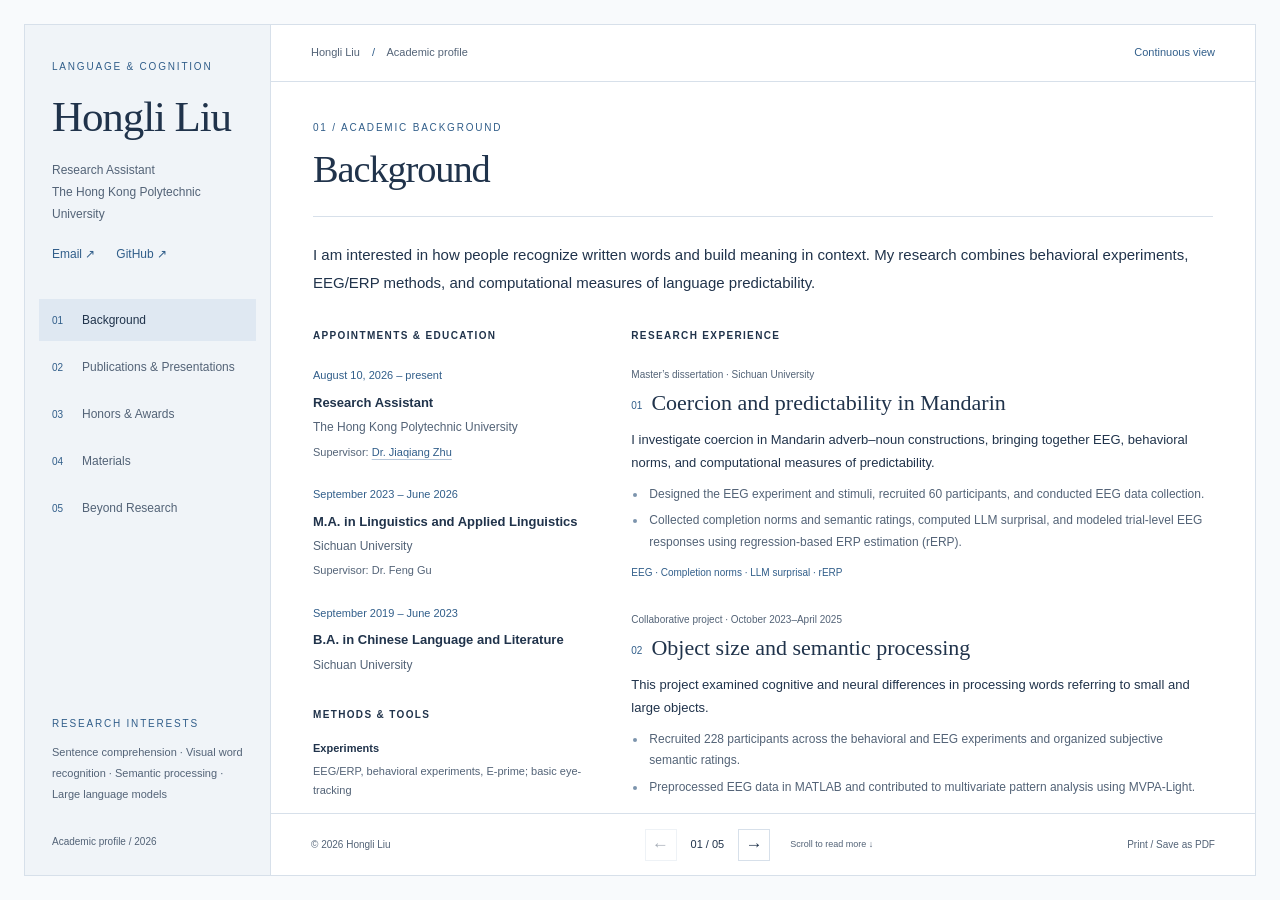
==== zh/index.html @ b80700b5 "Publish English academic folio with research and resources" ====
<!doctype html>
<html lang="en"><head><meta charset="utf-8"><meta name="viewport" content="width=device-width,initial-scale=1">
<title>Hongli Liu — English homepage</title><meta name="robots" content="noindex">
<link rel="canonical" href="https://liuhongli775.github.io/">
<meta http-equiv="refresh" content="0;url=../index.html">
<script>
const oldSections = {'#about':'#background','#experience':'#background','#skills':'#background','#research':'#background'};
window.location.replace('../index.html' + (oldSections[window.location.hash] || window.location.hash));
</script></head><body><p>This homepage is now in English. <a href="../index.html">Continue to Hongli Liu’s homepage</a>.</p></body></html>
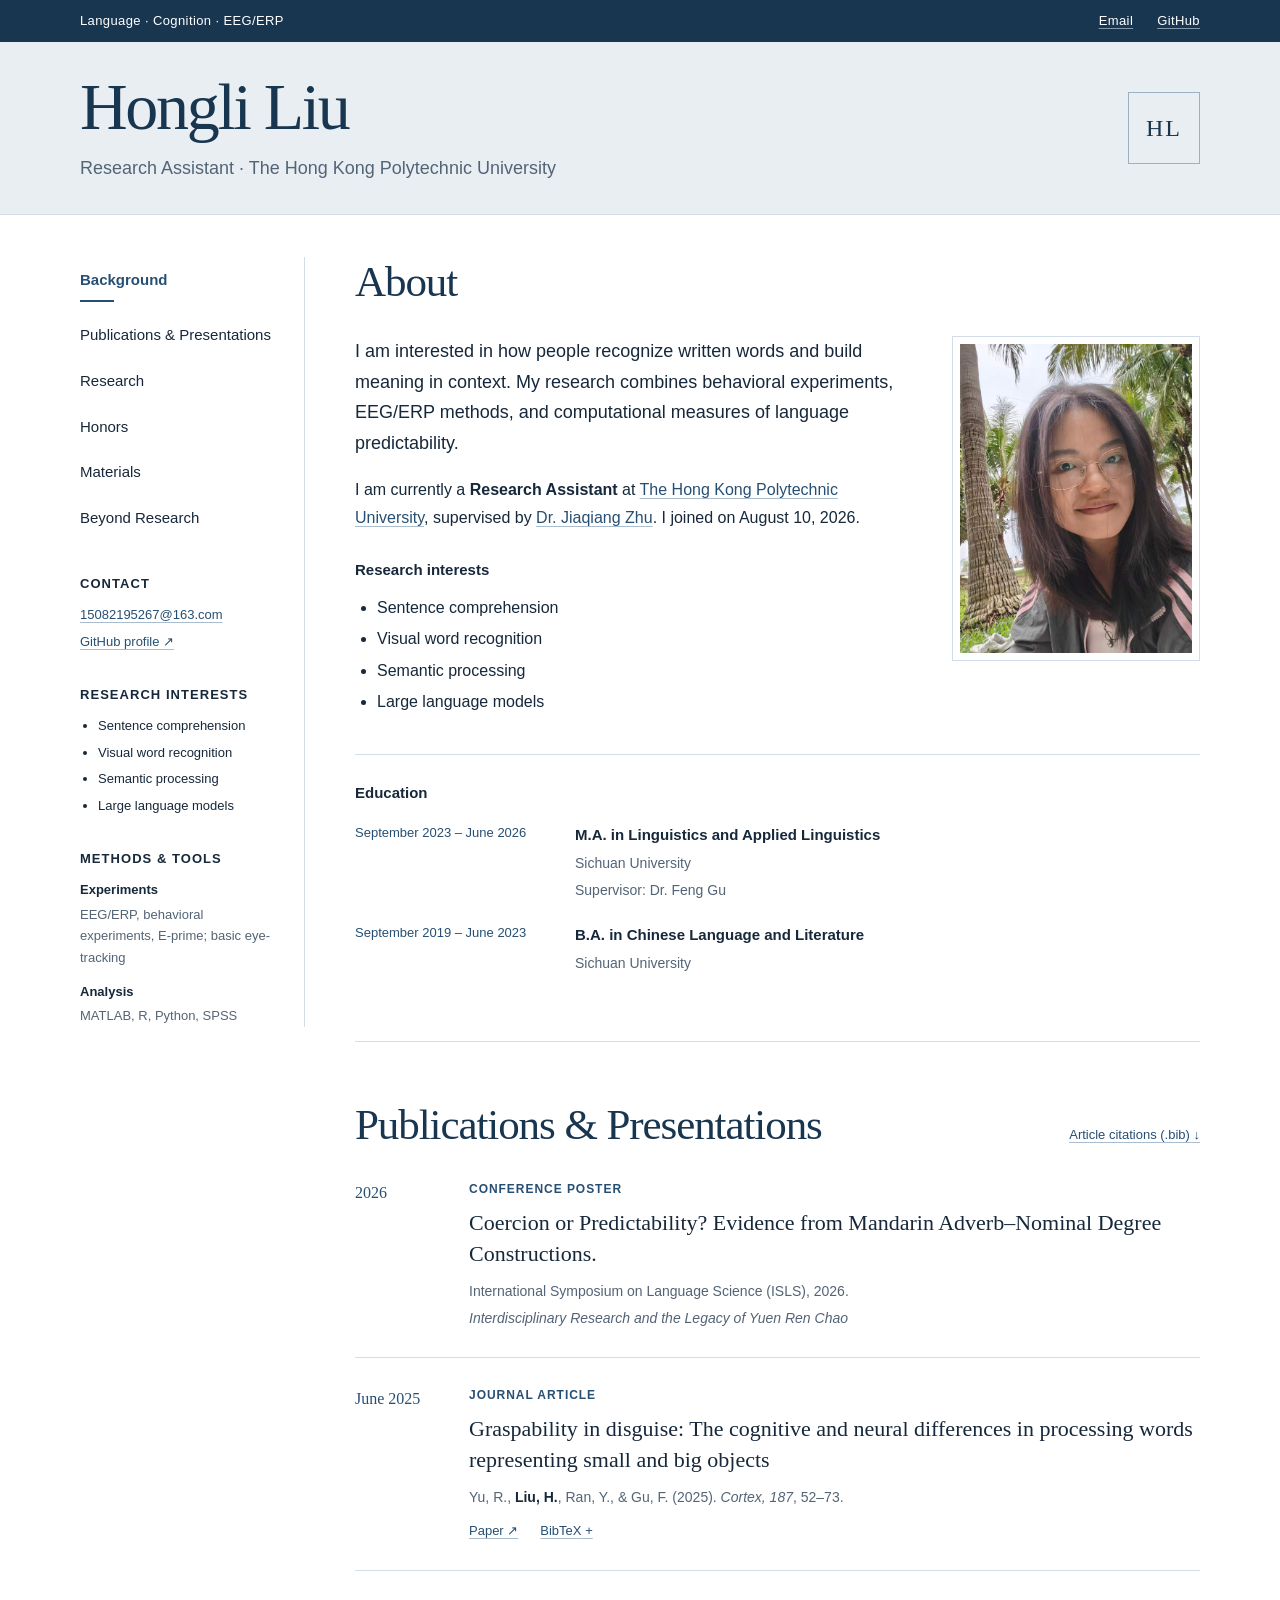
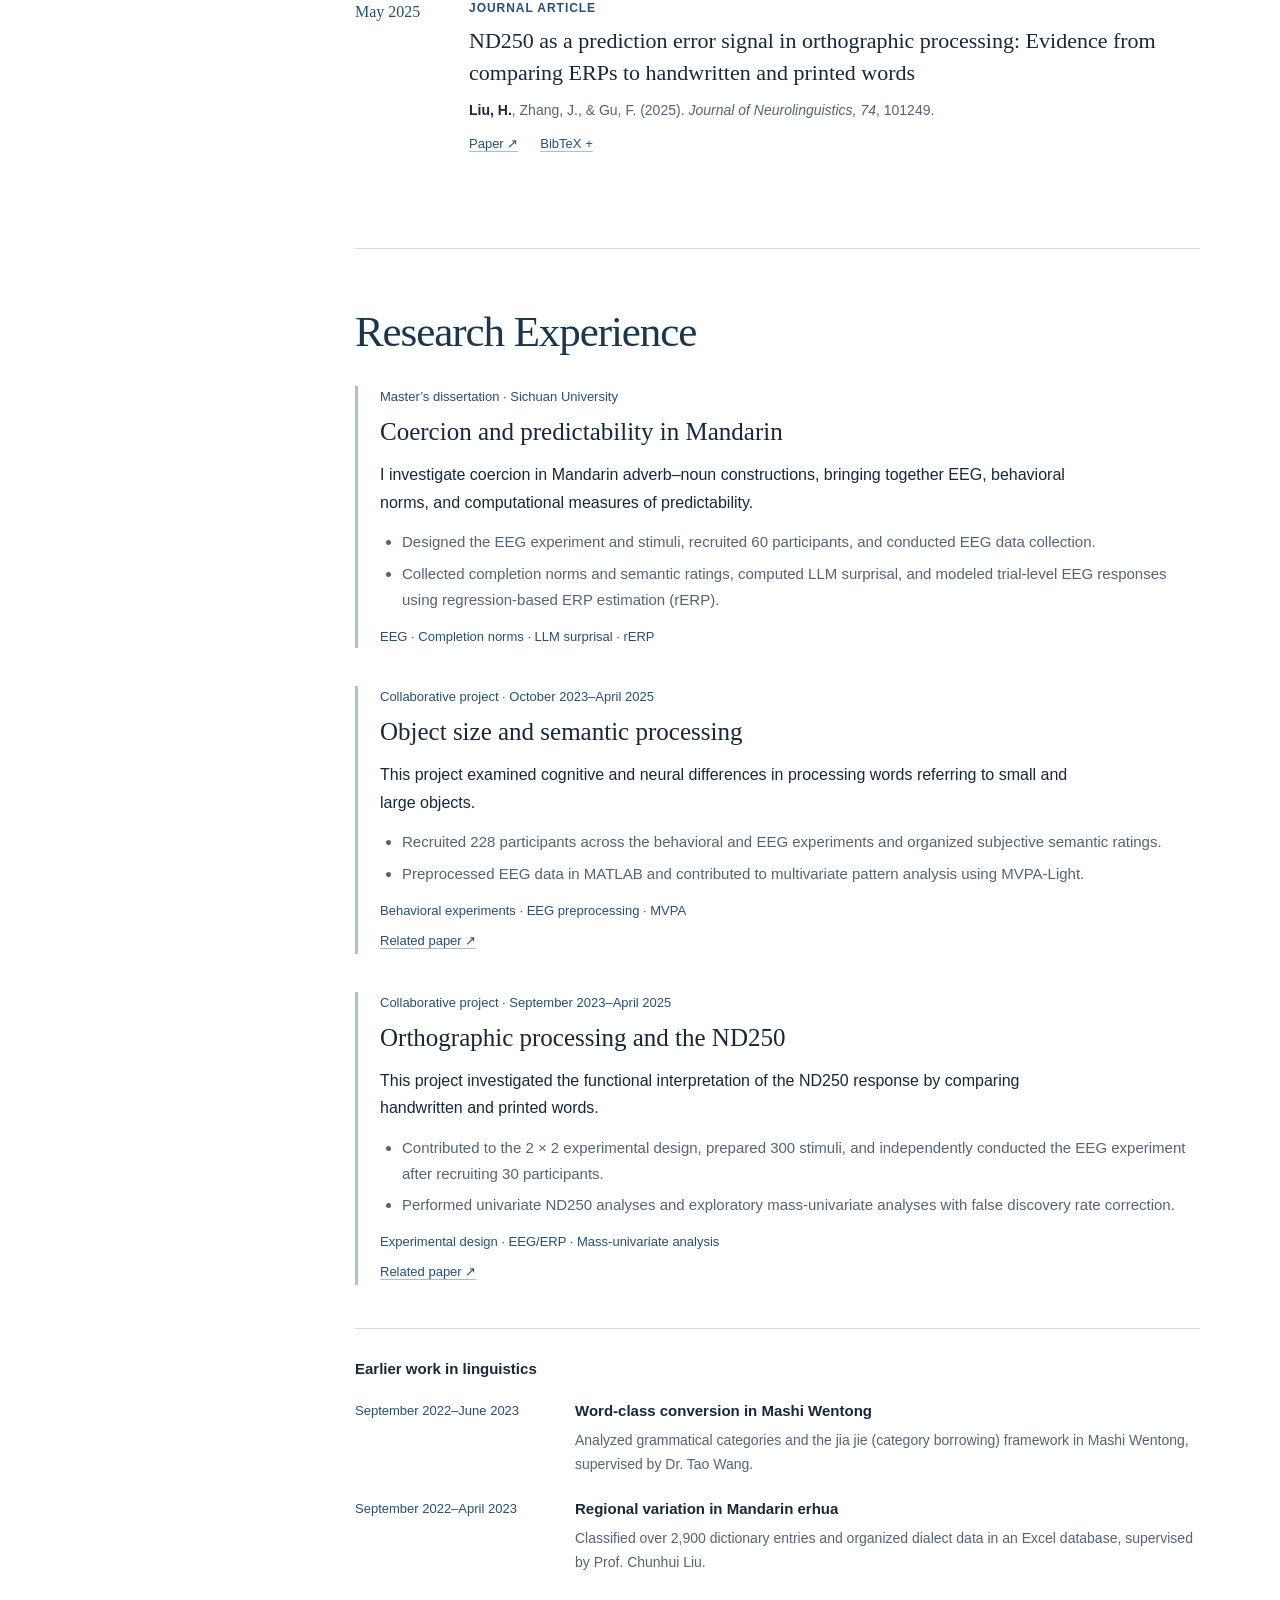
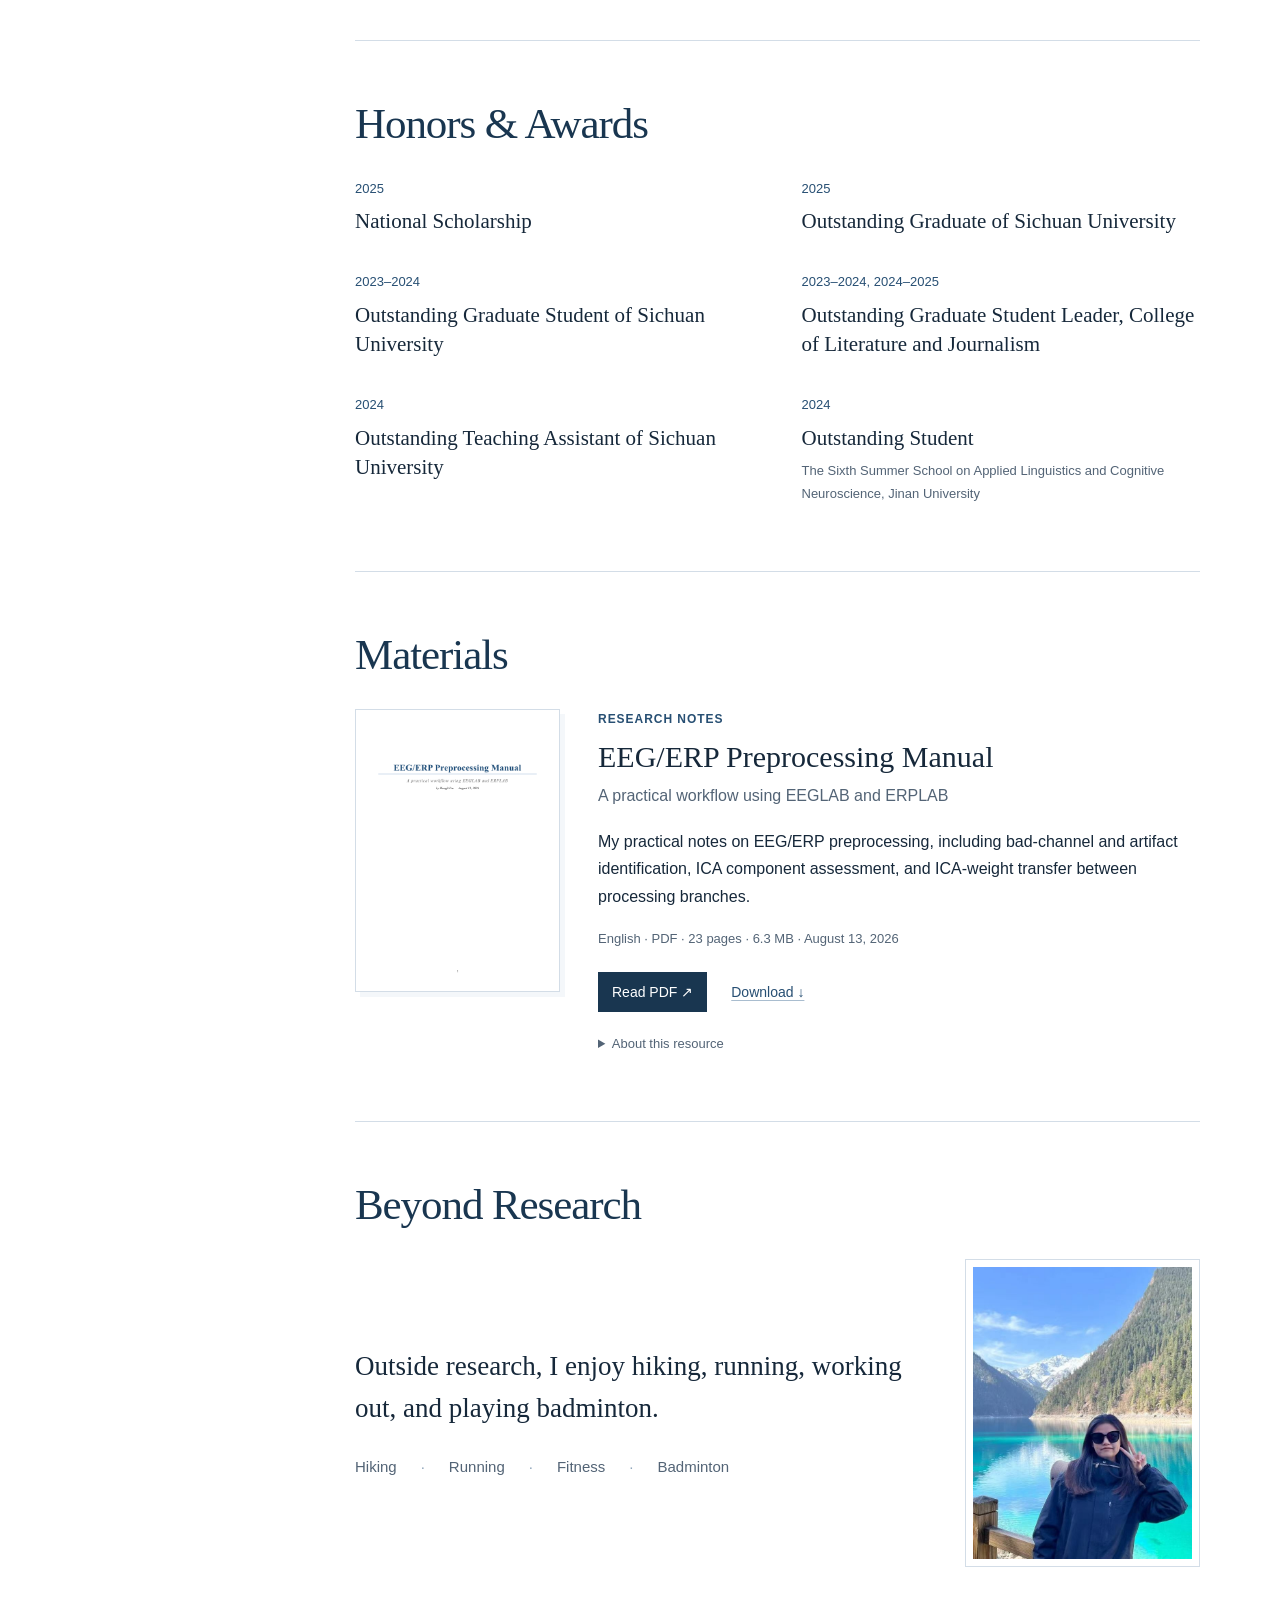
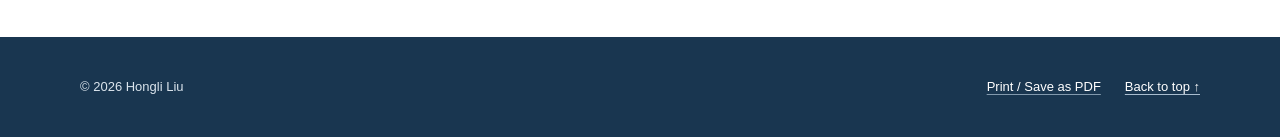
==== commit b04a9b44: "Redesign homepage as a continuous academic profile" ====
--- a/zh/index.html
+++ b/zh/index.html
@@ -4,6 +4,6 @@
 <link rel="canonical" href="https://liuhongli775.github.io/">
 <meta http-equiv="refresh" content="0;url=../index.html">
 <script>
-const oldSections = {'#about':'#background','#experience':'#background','#skills':'#background','#research':'#background'};
+const oldSections = {'#about':'#background','#experience':'#background','#skills':'#research'};
 window.location.replace('../index.html' + (oldSections[window.location.hash] || window.location.hash));
 </script></head><body><p>This homepage is now in English. <a href="../index.html">Continue to Hongli Liu’s homepage</a>.</p></body></html>
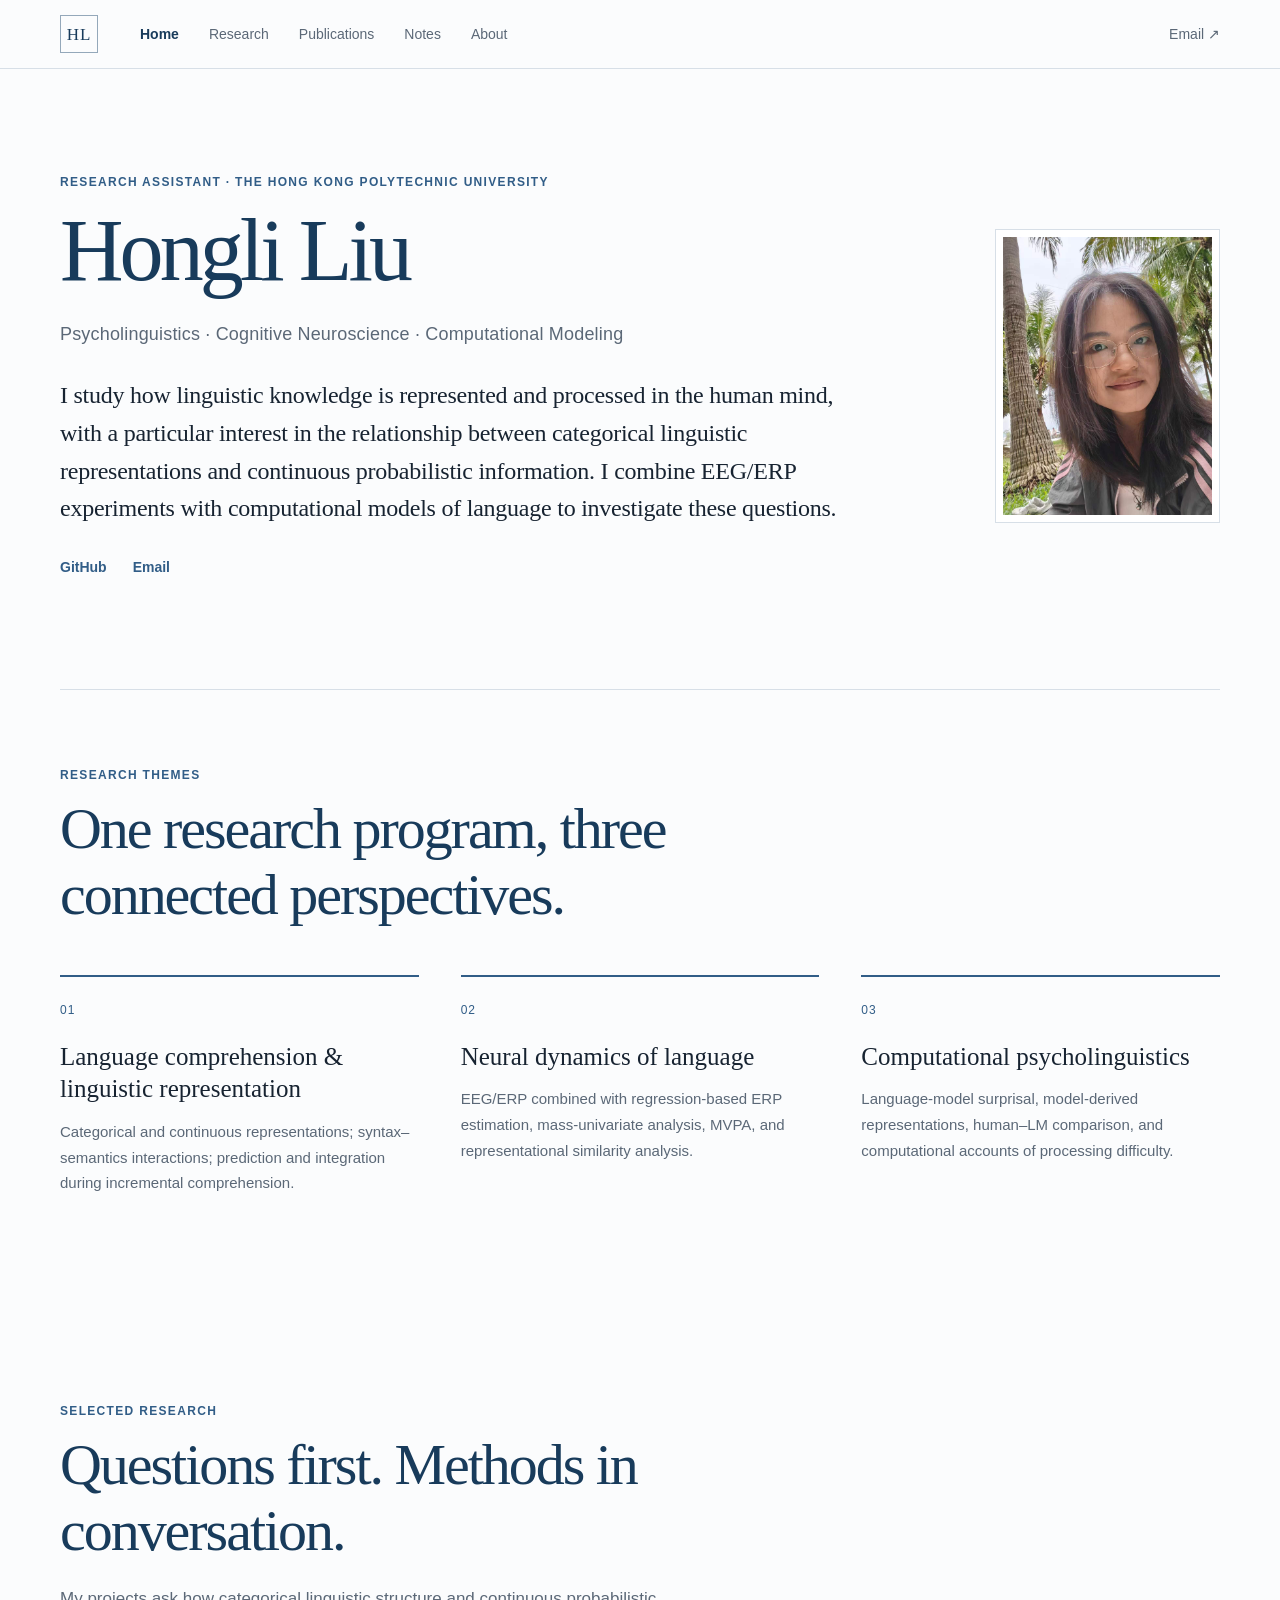
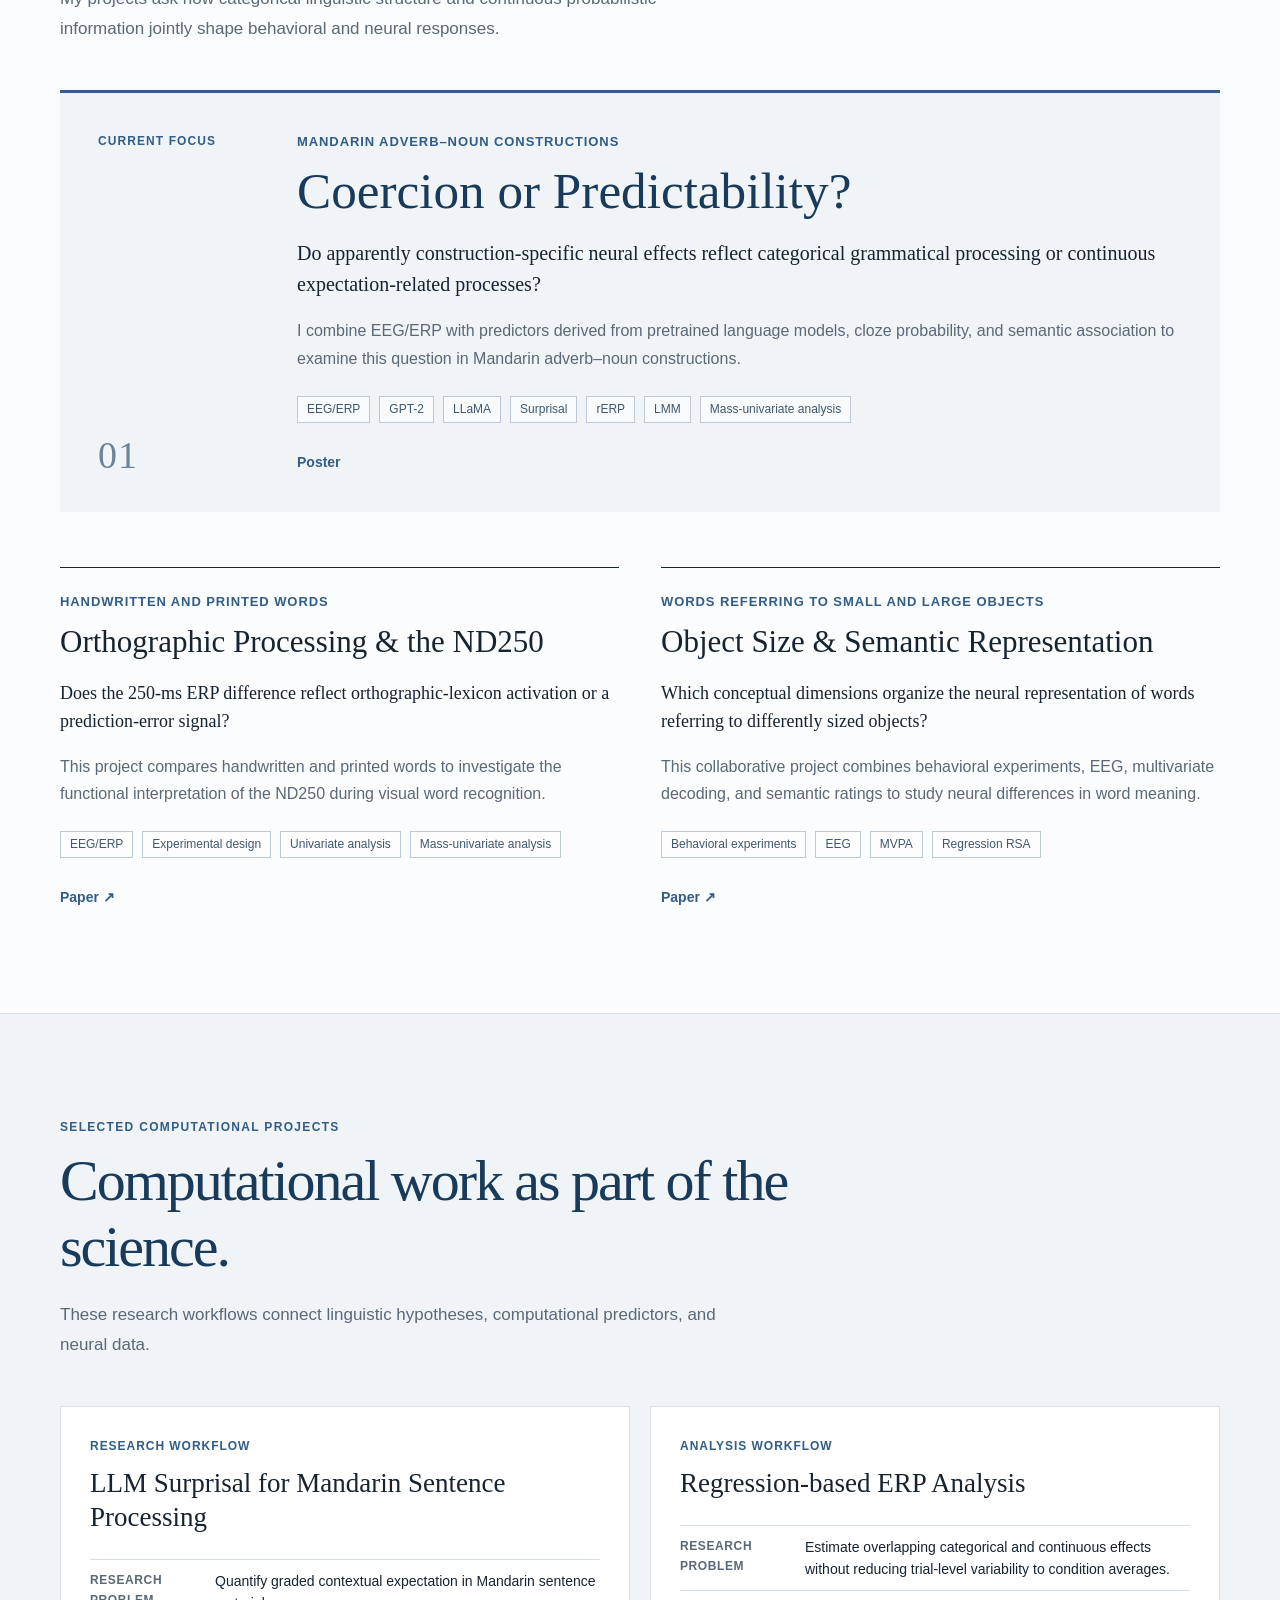
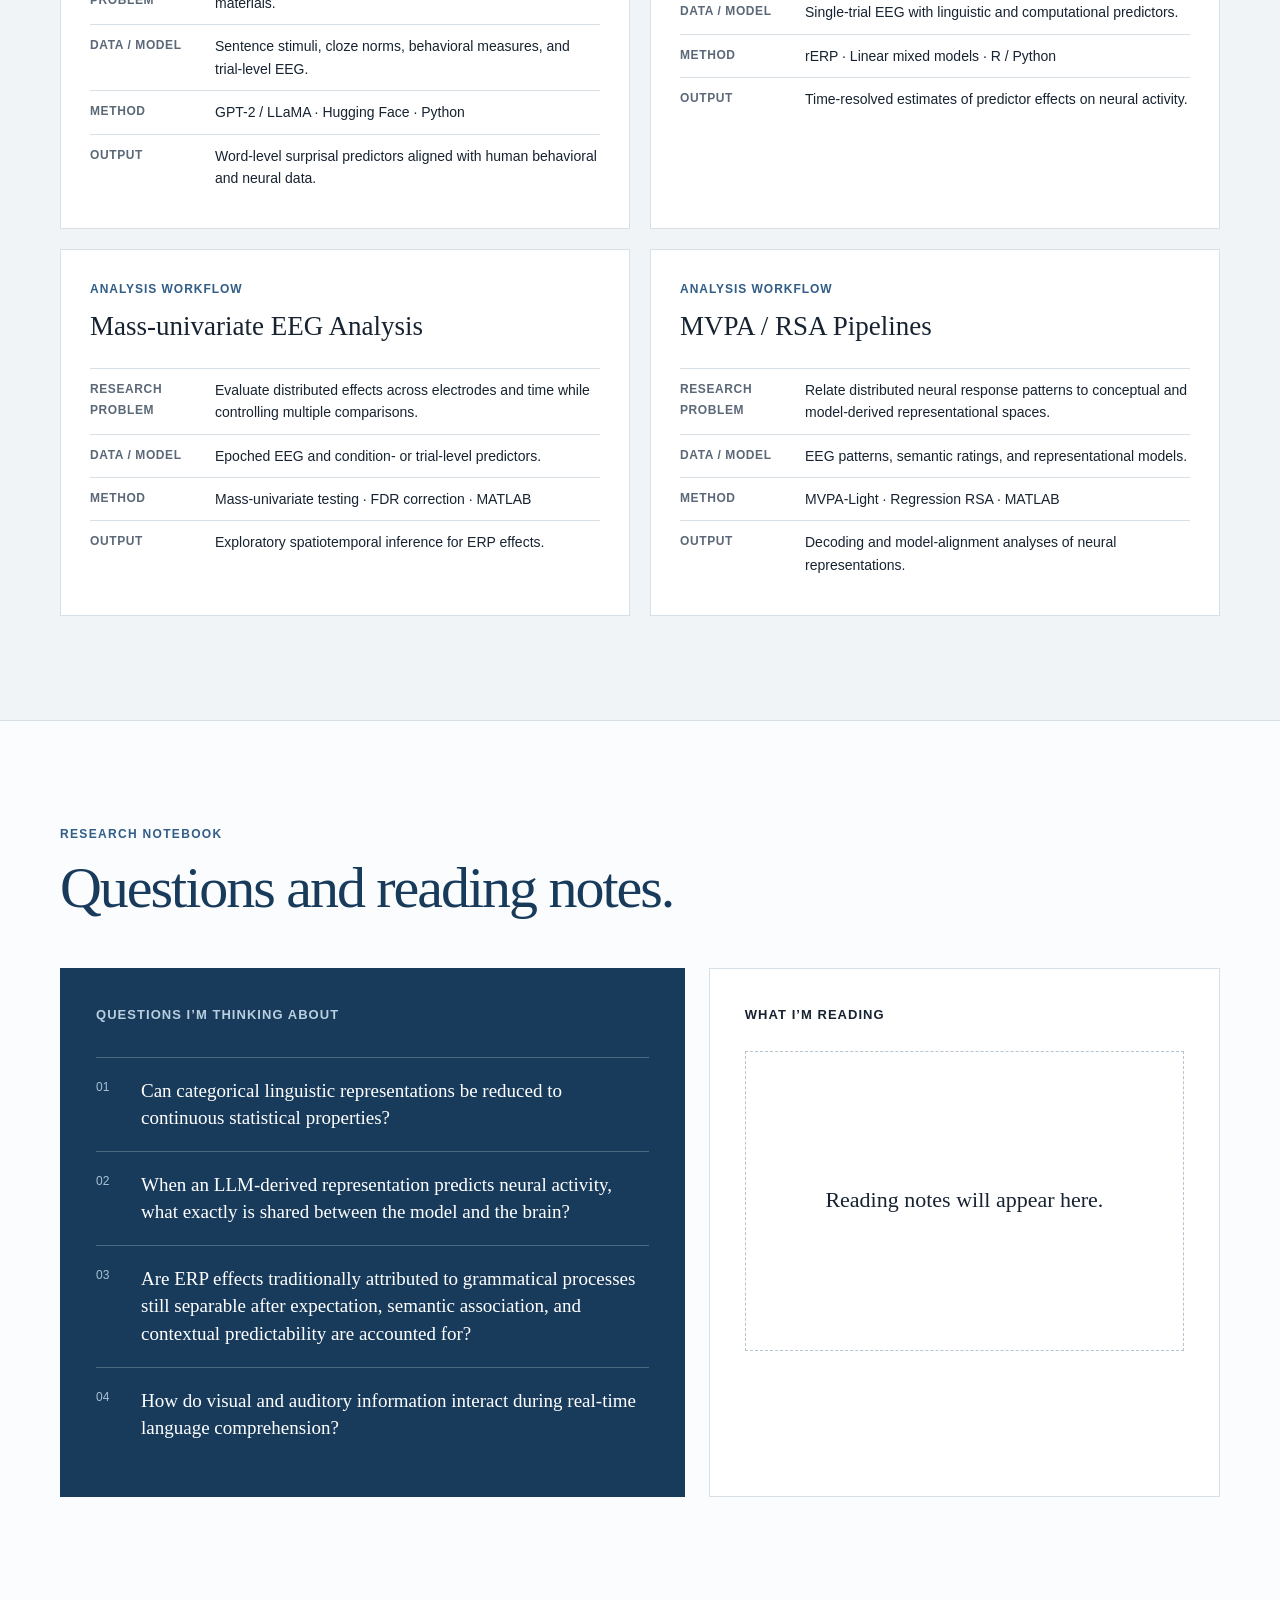
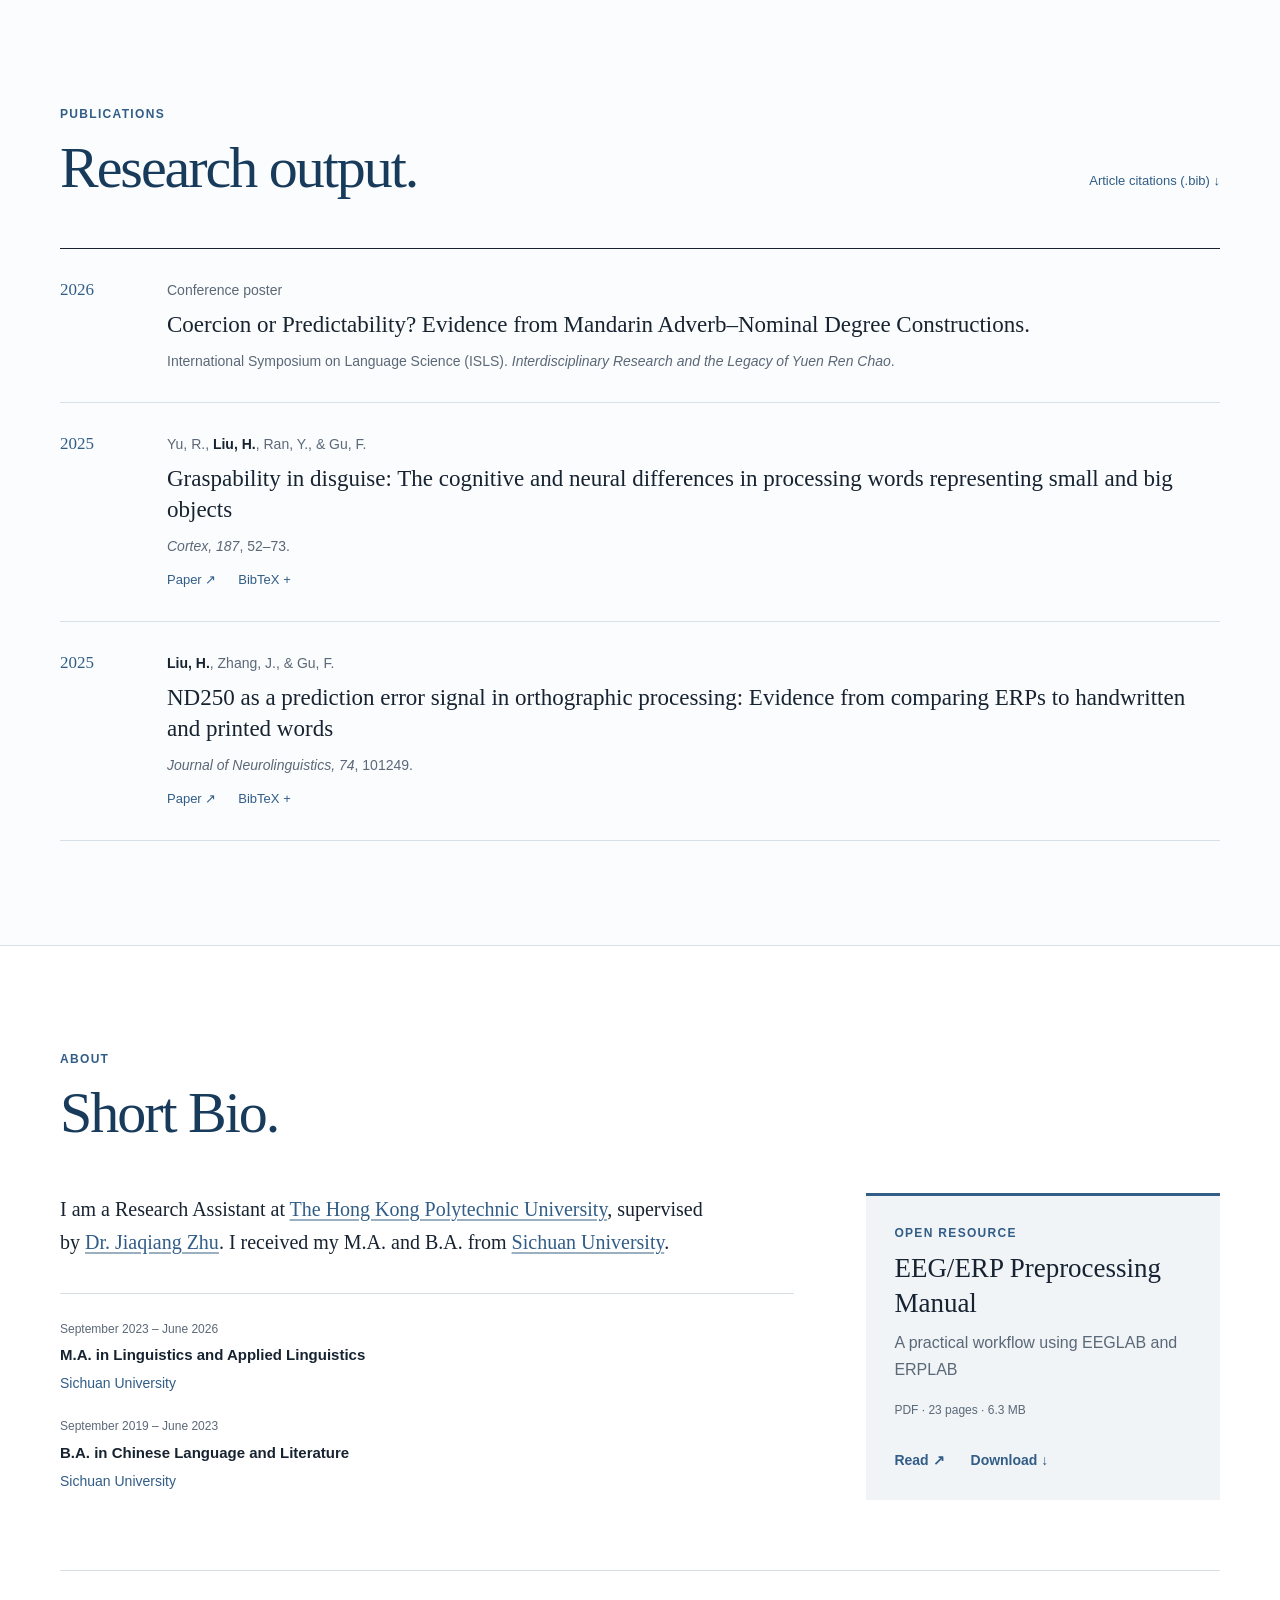
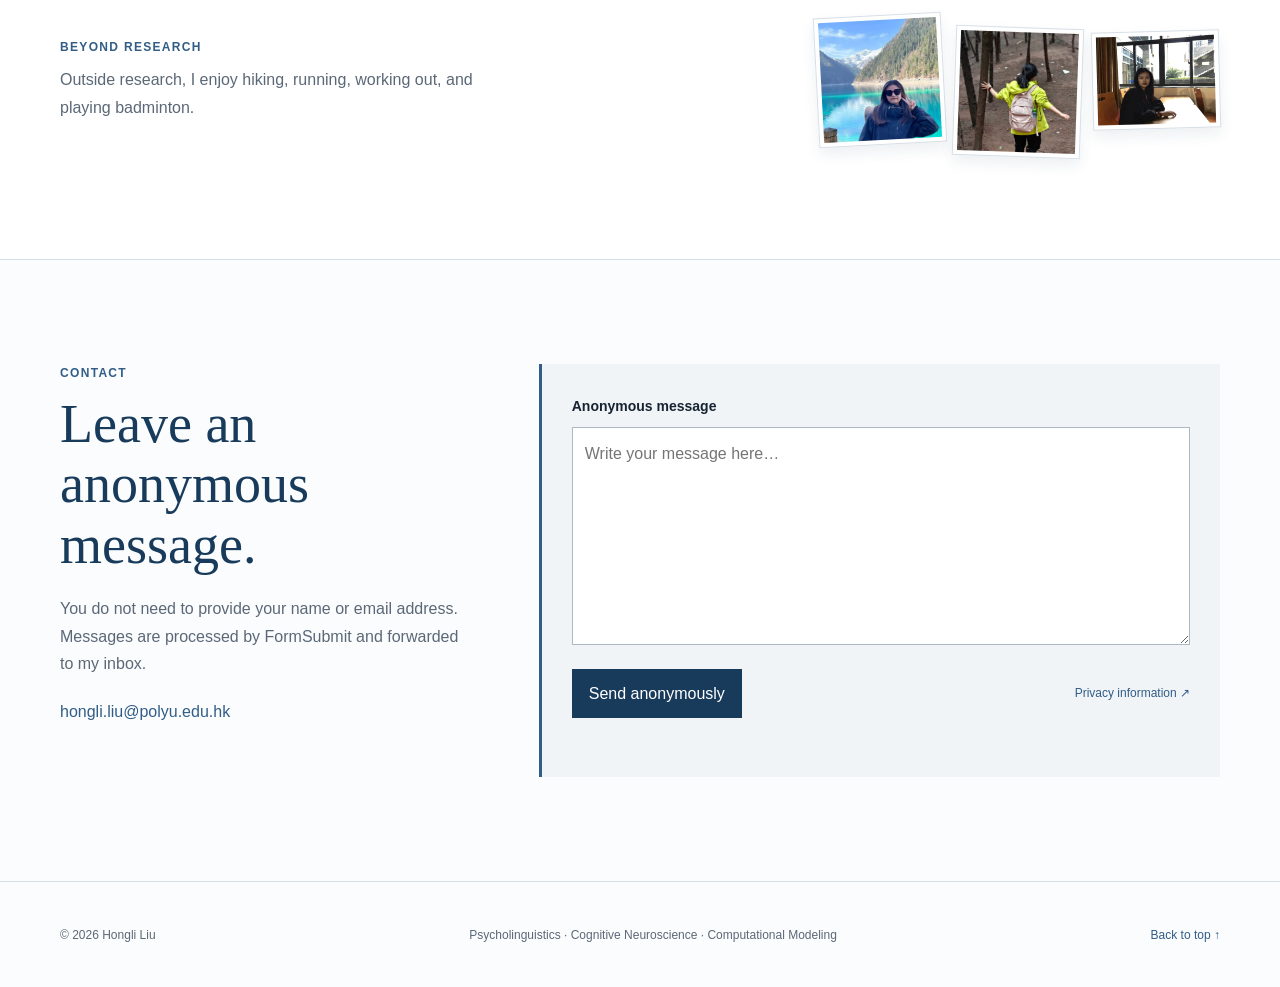
==== commit 1bbaed43: "Redesign homepage around research questions and computation" ====
--- a/zh/index.html
+++ b/zh/index.html
@@ -1,9 +1,6 @@
 <!doctype html>
 <html lang="en"><head><meta charset="utf-8"><meta name="viewport" content="width=device-width,initial-scale=1">
 <title>Hongli Liu — English homepage</title><meta name="robots" content="noindex">
-<link rel="canonical" href="https://liuhongli775.github.io/">
-<meta http-equiv="refresh" content="0;url=../index.html">
-<script>
-const oldSections = {'#about':'#background','#experience':'#background','#skills':'#research'};
-window.location.replace('../index.html' + (oldSections[window.location.hash] || window.location.hash));
-</script></head><body><p>This homepage is now in English. <a href="../index.html">Continue to Hongli Liu’s homepage</a>.</p></body></html>
+<link rel="canonical" href="https://liuhongli775.github.io/"><meta http-equiv="refresh" content="0;url=../index.html">
+<script>const map={'#background':'#home','#research':'#research','#publications':'#publications','#materials':'#about','#beyond':'#about','#message':'#contact'};window.location.replace('../index.html'+(map[location.hash]||location.hash));</script>
+</head><body><p>This homepage is now in English. <a href="../index.html">Continue to Hongli Liu’s homepage</a>.</p></body></html>
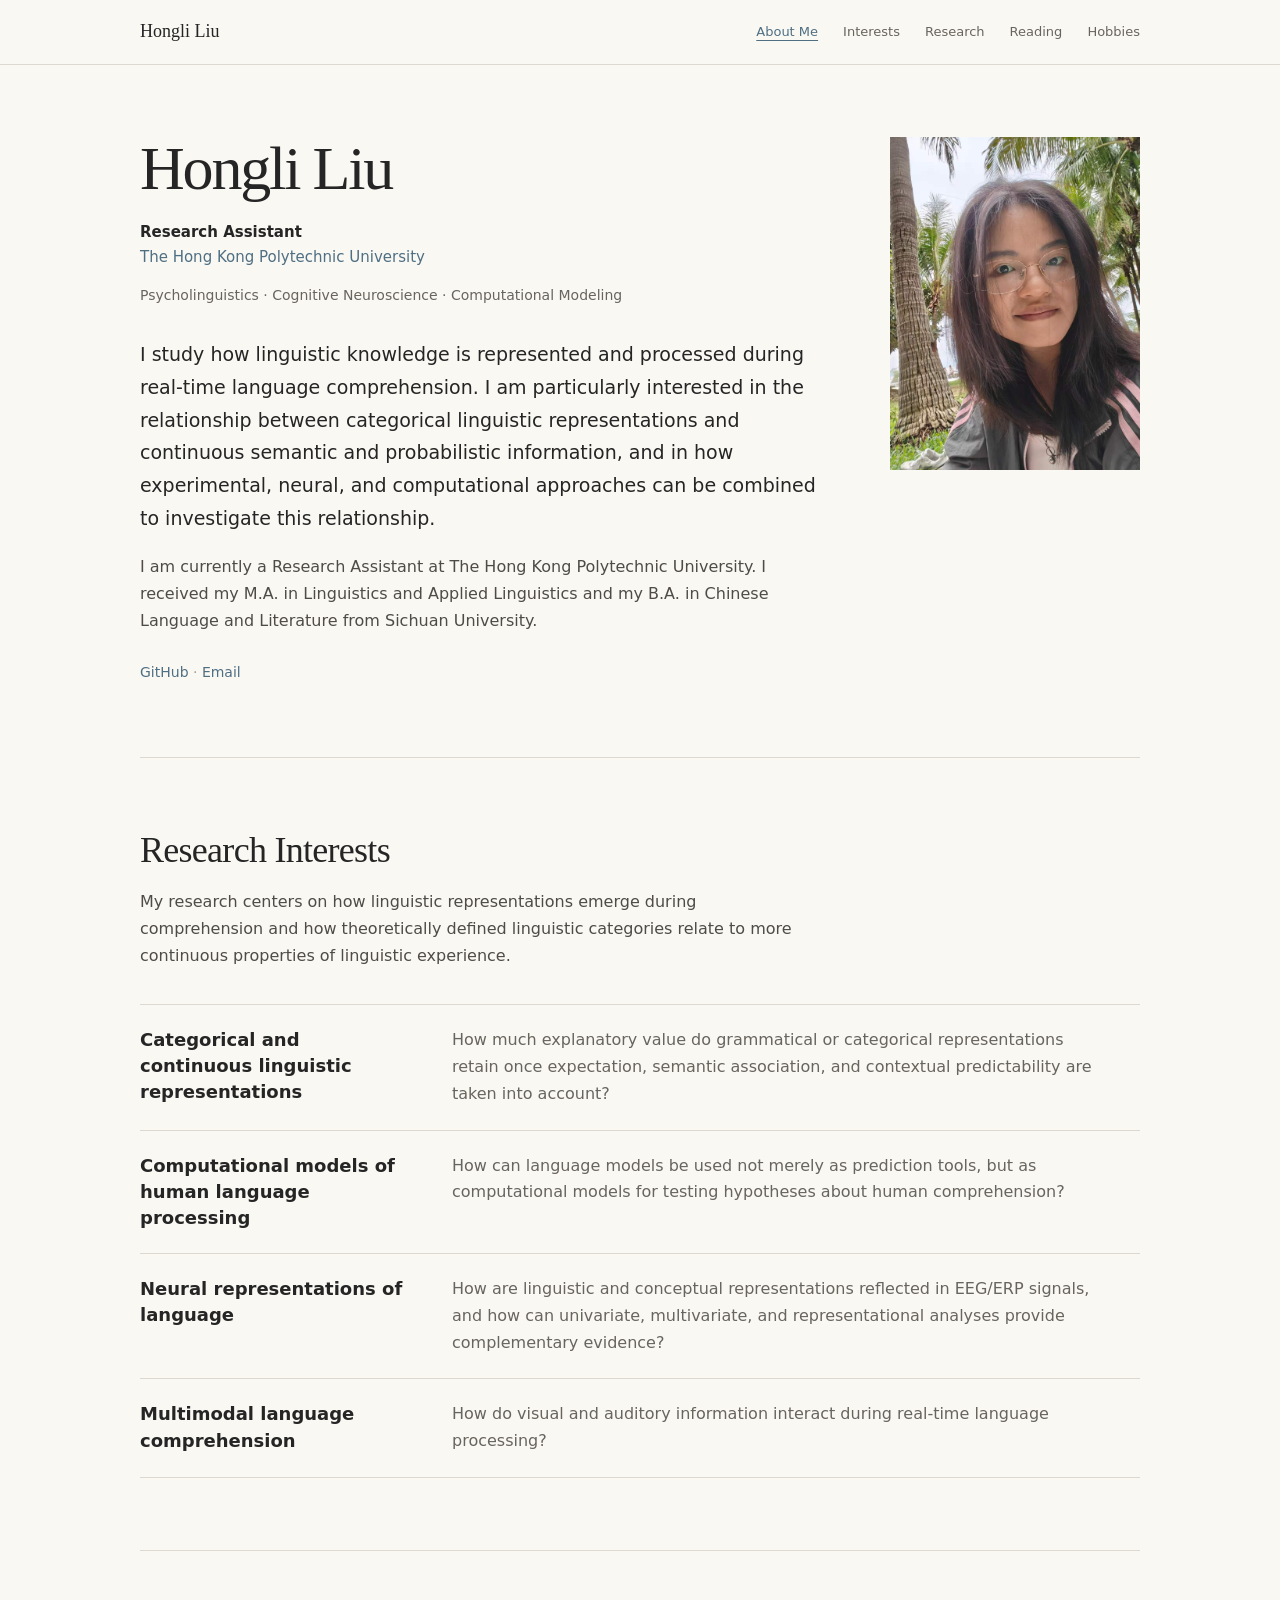
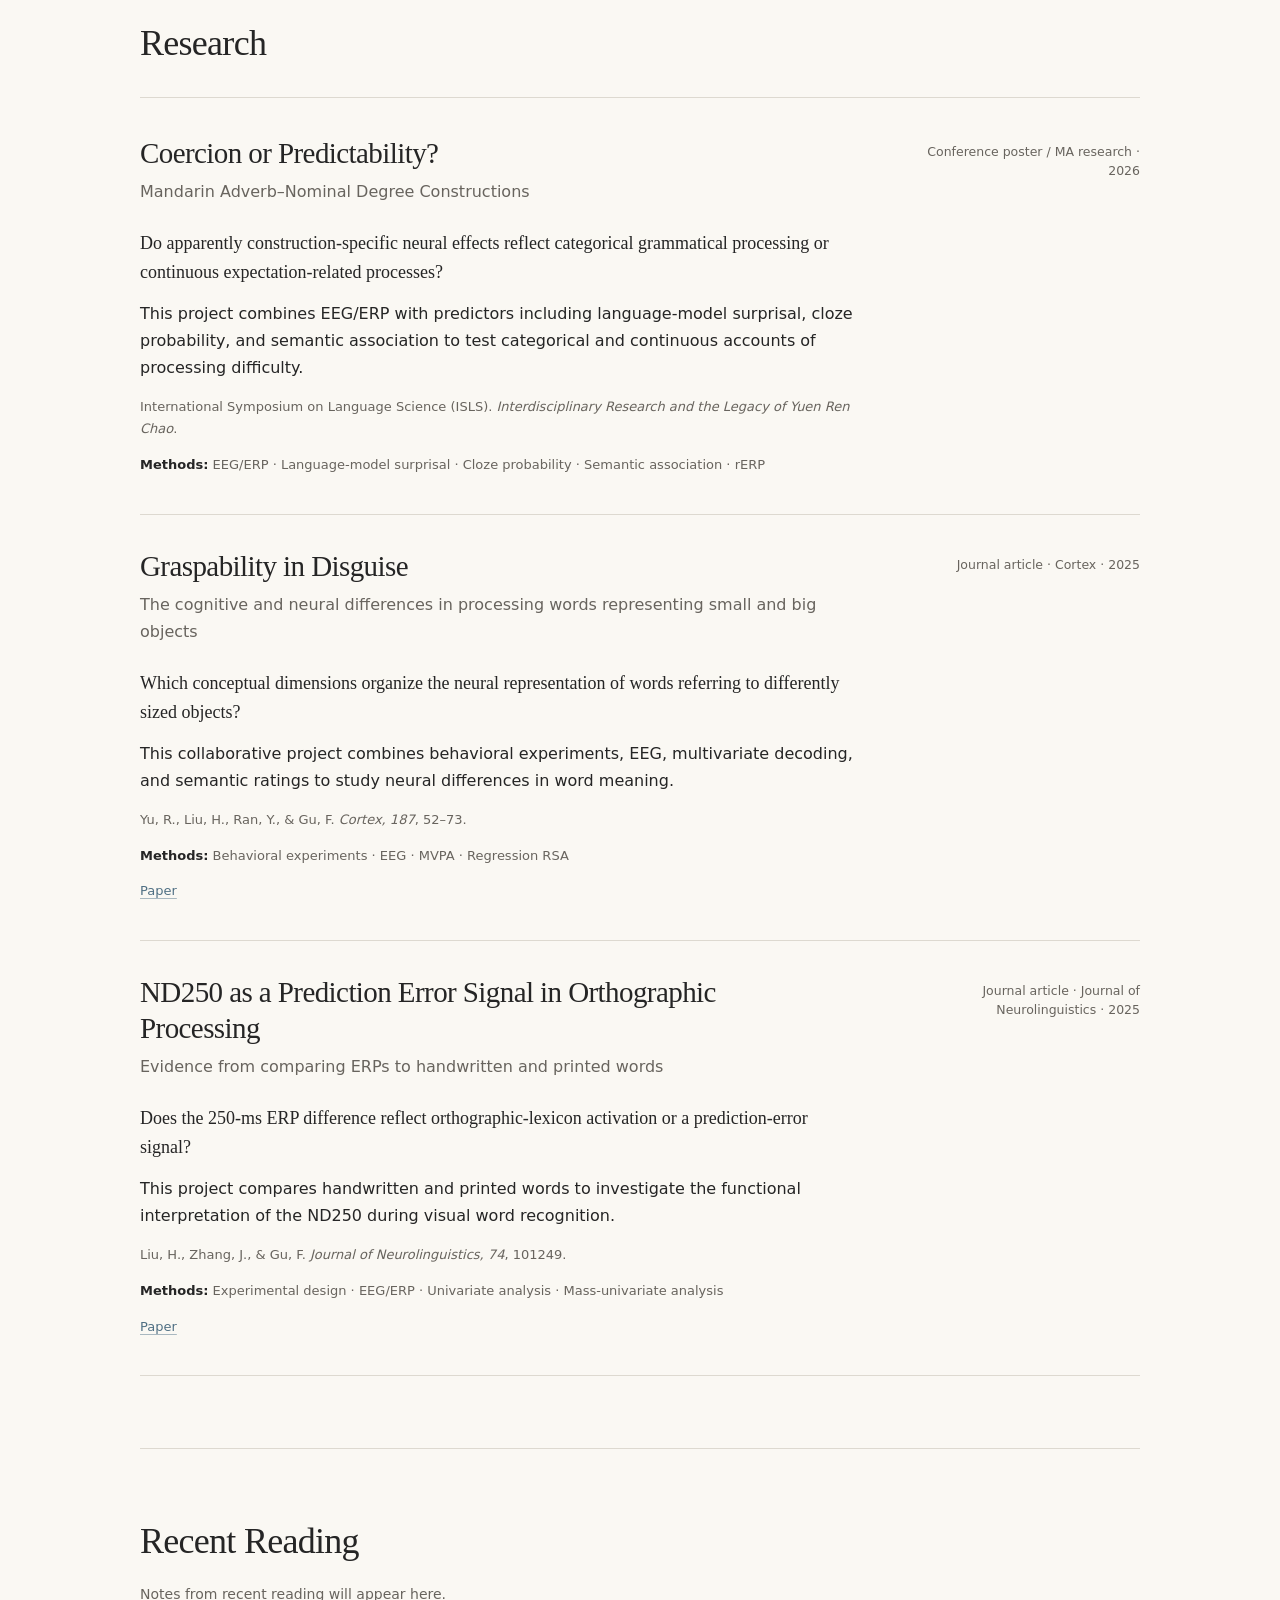
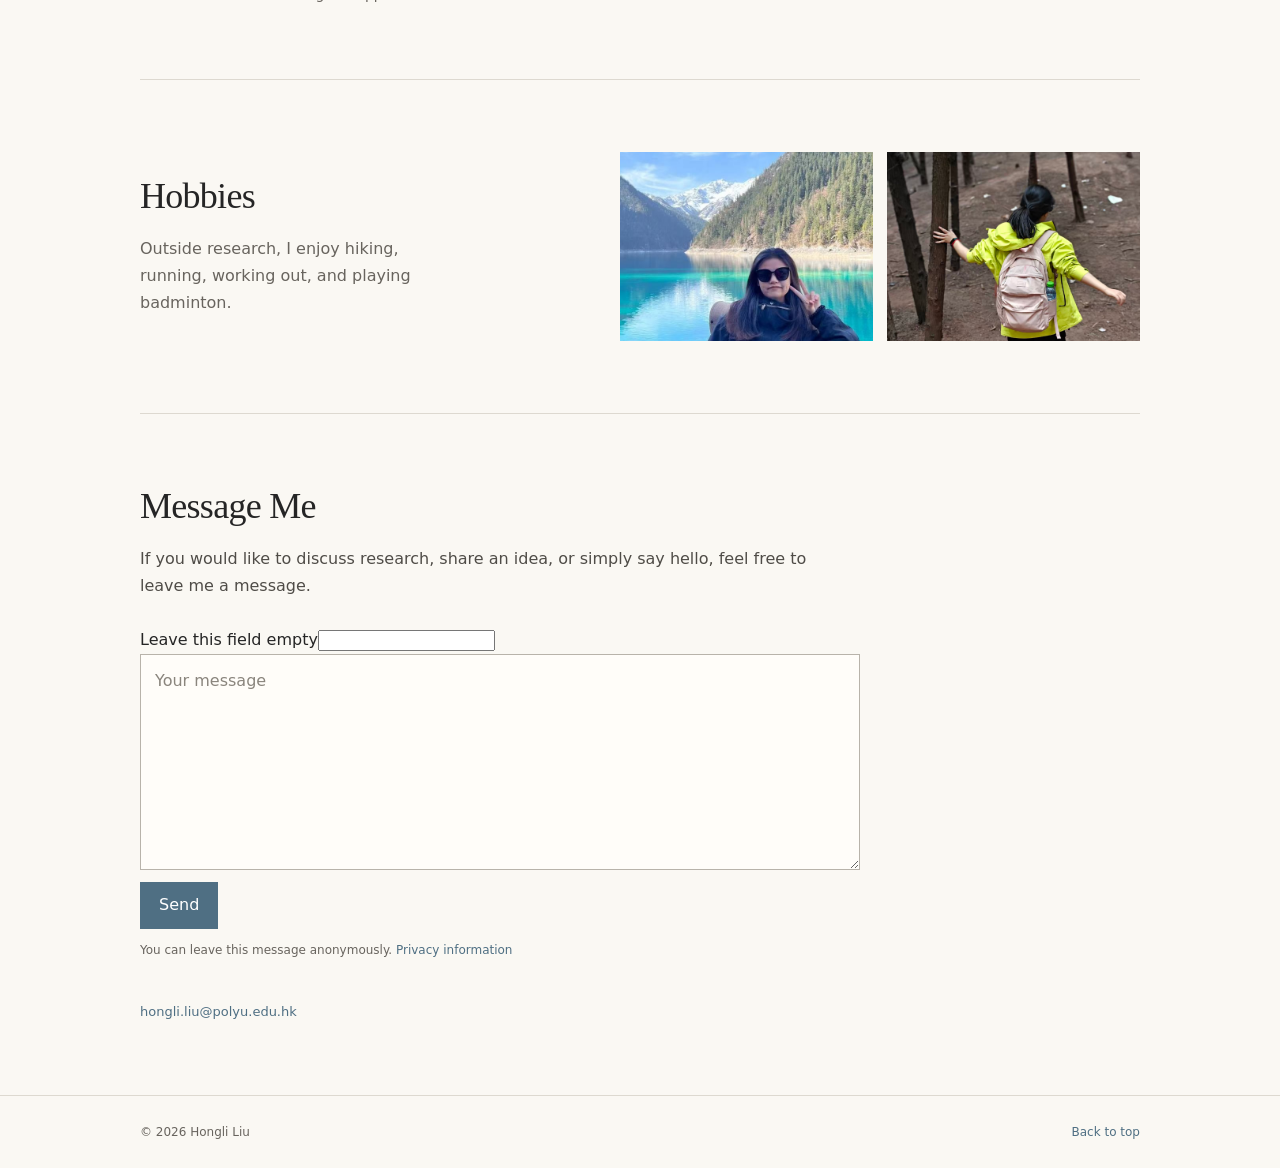
==== commit 775e3647: "Redesign homepage as an editorial academic page" ====
--- a/zh/index.html
+++ b/zh/index.html
@@ -2,5 +2,5 @@
 <html lang="en"><head><meta charset="utf-8"><meta name="viewport" content="width=device-width,initial-scale=1">
 <title>Hongli Liu — English homepage</title><meta name="robots" content="noindex">
 <link rel="canonical" href="https://liuhongli775.github.io/"><meta http-equiv="refresh" content="0;url=../index.html">
-<script>const map={'#background':'#home','#research':'#research','#publications':'#publications','#materials':'#about','#beyond':'#about','#message':'#contact'};window.location.replace('../index.html'+(map[location.hash]||location.hash));</script>
+<script>const map={'#home':'#about','#themes':'#interests','#computational':'#research','#notes':'#reading','#publications':'#research','#materials':'#about','#beyond':'#hobbies','#contact':'#message','#message':'#message','#background':'#about'};window.location.replace('../index.html'+(map[location.hash]||location.hash));</script>
 </head><body><p>This homepage is now in English. <a href="../index.html">Continue to Hongli Liu’s homepage</a>.</p></body></html>
